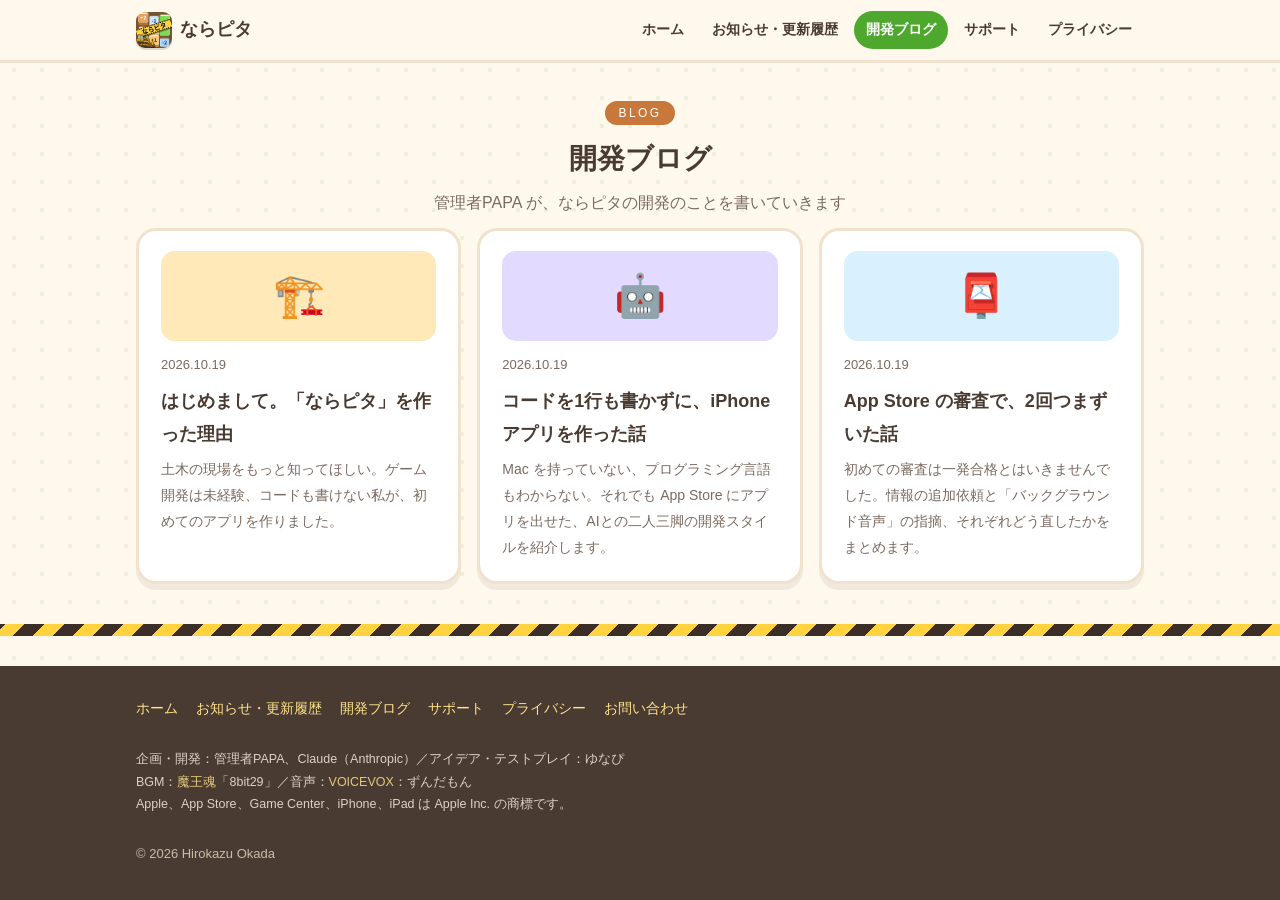
==== blog/index.html @ 925e86a4 "公式サイトをリニューアル（トップ・お知らせ・更新履歴・開発ブログ・サポート）" ====
<!doctype html>
<html lang="ja">
<head>
<meta charset="utf-8">
<meta name="viewport" content="width=device-width,initial-scale=1">
<title>開発ブログ｜ならしてピッタリ！（ならピタ）</title>
<meta name="description" content="ならしてピッタリ！（ならピタ）の開発ブログ。AIと二人三脚のアプリづくりや、アップデートの裏話。">
<link rel="canonical" href="https://narapita.github.io/blog/">
<meta property="og:type" content="website">
<meta property="og:site_name" content="ならしてピッタリ！（ならピタ）">
<meta property="og:title" content="開発ブログ｜ならしてピッタリ！（ならピタ）">
<meta property="og:description" content="ならしてピッタリ！（ならピタ）の開発ブログ。AIと二人三脚のアプリづくりや、アップデートの裏話。">
<meta property="og:url" content="https://narapita.github.io/blog/">
<meta property="og:image" content="https://narapita.github.io/img/ogp.jpg">
<meta name="twitter:card" content="summary_large_image">
<meta name="apple-itunes-app" content="app-id=6821931379">
<meta name="theme-color" content="#4FA82E">
<link rel="icon" type="image/png" href="../img/favicon.png">
<link rel="apple-touch-icon" href="../img/apple-touch-icon.png">
<link rel="stylesheet" href="../style.css">
</head>
<body>
<header class="site-header">
  <div class="wrap">
    <a class="brand" href=".././"><img src="../img/favicon.png" alt="" width="36" height="36">ならピタ</a>
    <nav class="gnav" aria-label="メニュー"><a href=".././">ホーム</a><a href="../news.html">お知らせ・更新履歴</a><a href="../blog/" aria-current=page>開発ブログ</a><a href="../support.html">サポート</a><a href="../privacy.html">プライバシー</a></nav>
  </div>
</header>
<main>

<div class="page-head"><span class="sec-title"><span class="en">BLOG</span></span><h1>開発ブログ</h1><p>管理者PAPA が、ならピタの開発のことを書いていきます</p></div>
<div class="wrap" style="padding-bottom:40px"><div class="grid c3"><a class="card post-card" href="why-narapita.html"><div class="eyecatch" style="background:#FFE9B8" aria-hidden="true">🏗️</div><time class="small" datetime="2026-10-19">2026.10.19</time><h2>はじめまして。「ならピタ」を作った理由</h2><p>土木の現場をもっと知ってほしい。ゲーム開発は未経験、コードも書けない私が、初めてのアプリを作りました。</p></a><a class="card post-card" href="no-code-app.html"><div class="eyecatch" style="background:#E3DBFF" aria-hidden="true">🤖</div><time class="small" datetime="2026-10-19">2026.10.19</time><h2>コードを1行も書かずに、iPhoneアプリを作った話</h2><p>Mac を持っていない、プログラミング言語もわからない。それでも App Store にアプリを出せた、AIとの二人三脚の開発スタイルを紹介します。</p></a><a class="card post-card" href="app-review.html"><div class="eyecatch" style="background:#D9F0FF" aria-hidden="true">📮</div><time class="small" datetime="2026-10-19">2026.10.19</time><h2>App Store の審査で、2回つまずいた話</h2><p>初めての審査は一発合格とはいきませんでした。情報の追加依頼と「バックグラウンド音声」の指摘、それぞれどう直したかをまとめます。</p></a></div></div>

</main>
<div class="hazard" aria-hidden="true"></div>
<footer class="site-footer">
  <div class="wrap">
    <nav class="fnav"><a href=".././">ホーム</a><a href="../news.html">お知らせ・更新履歴</a><a href="../blog/" aria-current=page>開発ブログ</a><a href="../support.html">サポート</a><a href="../privacy.html">プライバシー</a><a href="mailto:narashite.pittari@gmail.com">お問い合わせ</a></nav>
    <p class="credit">企画・開発：管理者PAPA、Claude（Anthropic）／アイデア・テストプレイ：ゆなぴ<br>
    BGM：<a href="https://maou.audio/" target="_blank" rel="noopener">魔王魂</a>「8bit29」／音声：<a href="https://voicevox.hiroshiba.jp/" target="_blank" rel="noopener">VOICEVOX</a>：ずんだもん<br>
    Apple、App Store、Game Center、iPhone、iPad は Apple Inc. の商標です。</p>
    <p class="small" style="color:#CDBBA8;margin:0">© 2026 Hirokazu Okada</p>
  </div>
</footer>
</body>
</html>
---- style.css ----
/* ならピタ 公式サイト 共通スタイル */
:root{
  --green:#4FA82E; --green-d:#3A8A1F; --green-l:#E8F5DE;
  --brown:#C8783A; --brown-d:#9E5A26;
  --yellow:#FFD23F; --orange:#F2A93B; --sky:#8FD3FF; --purple:#8B6CF0; --blue:#4DA3F0;
  --ink:#4A3B32; --sub:#7A6A60; --bg:#FFF8EC; --card:#FFFFFF; --line:#F0E2CC;
  --radius:20px; --shadow:0 6px 0 rgba(74,59,50,.08);
  color-scheme:light;
}
*{box-sizing:border-box}
html{scroll-behavior:smooth}
body{margin:0;background:var(--bg);color:var(--ink);
  font-family:"Hiragino Kaku Gothic ProN","ヒラギノ角ゴ ProN W3","Hiragino Sans","Noto Sans JP","Yu Gothic UI","Yu Gothic",sans-serif;
  line-height:1.85;font-size:16px;-webkit-text-size-adjust:100%;
  background-image:radial-gradient(rgba(79,168,46,.10) 2px,transparent 2.5px);background-size:28px 28px}
b,strong,h1,h2,h3,.btn,.brand{font-weight:700}
img{max-width:100%;height:auto;display:block}
a{color:#2F7FD6}
.wrap{max-width:1040px;margin:0 auto;padding:0 16px}
.small{font-size:13px;color:var(--sub)}
.center{text-align:center}

/* ── ヘッダー ── */
.site-header{position:sticky;top:0;z-index:10;background:rgba(255,248,236,.94);backdrop-filter:blur(6px);border-bottom:3px solid var(--line)}
.site-header .wrap{display:flex;align-items:center;gap:12px;min-height:60px;flex-wrap:wrap}
.brand{display:flex;align-items:center;gap:8px;color:var(--ink);text-decoration:none;font-size:18px;white-space:nowrap}
.brand img{width:36px;height:36px;border-radius:9px;box-shadow:0 2px 0 rgba(0,0,0,.12)}
.gnav{margin-left:auto;display:flex;gap:4px;overflow-x:auto;scrollbar-width:none;-webkit-overflow-scrolling:touch}
.gnav::-webkit-scrollbar{display:none}
.gnav a{white-space:nowrap;text-decoration:none;color:var(--ink);font-size:14px;font-weight:700;padding:6px 12px;border-radius:999px}
.gnav a:hover{background:var(--green-l)}
.gnav a[aria-current=page]{background:var(--green);color:#fff}
@media (max-width:640px){
  .site-header .wrap{padding-top:8px;padding-bottom:6px;gap:4px}
  .gnav{margin-left:0;width:100%}
}

/* ── ボタン ── */
.btn{display:inline-flex;align-items:center;justify-content:center;gap:8px;text-decoration:none;border-radius:999px;padding:12px 24px;font-size:16px;color:#fff;background:var(--green);box-shadow:0 4px 0 var(--green-d);transition:transform .1s,box-shadow .1s}
.btn:active{transform:translateY(3px);box-shadow:0 1px 0 var(--green-d)}
.btn.brown{background:var(--brown);box-shadow:0 4px 0 var(--brown-d)}
.btn.white{background:#fff;color:var(--ink);box-shadow:0 4px 0 var(--line);border:2px solid var(--line)}
.btn.store{background:#222;box-shadow:0 4px 0 #000;padding:12px 26px}
.btn.store small{display:block;font-size:11px;font-weight:400;opacity:.85;line-height:1.2}
.btn.store span{display:block;line-height:1.25;text-align:left}

/* ── ヒーロー ── */
.hero{padding:40px 0 24px;overflow:hidden}
.hero .wrap{display:grid;grid-template-columns:1.1fr .9fr;gap:24px;align-items:center}
.logo-tiles{display:flex;flex-direction:column;gap:6px;margin:0 0 16px}
.logo-tiles .row{display:flex;gap:6px}
.tile{width:56px;height:56px;border-radius:12px;background:var(--green);color:#fff;display:grid;place-items:center;font-size:32px;font-weight:700;box-shadow:0 5px 0 var(--green-d);transform:rotate(var(--r,0deg))}
.tile.s{width:44px;height:44px;font-size:24px;background:#7CCB55;box-shadow:0 4px 0 var(--green-d)}
.tile.y{background:var(--yellow);color:var(--ink);box-shadow:0 5px 0 #D4A800}
.hero h1{font-size:15px;margin:0 0 4px;color:var(--sub);font-weight:700}
.catch{font-size:34px;line-height:1.35;margin:4px 0 12px}
.catch em{font-style:normal;color:var(--green);-webkit-text-stroke:0}
.lead{font-size:17px;margin:0 0 20px}
.hero .cta{display:flex;flex-wrap:wrap;gap:12px;align-items:center}
.status-pill{display:inline-block;background:var(--yellow);border-radius:999px;padding:3px 14px;font-size:13px;font-weight:700;margin-bottom:12px;box-shadow:0 3px 0 #D4A800}
.hero-phones{position:relative;height:520px}
.hero-phones img{position:absolute;width:230px;border-radius:26px;box-shadow:0 12px 30px rgba(74,59,50,.22);border:5px solid #fff}
.hero-phones img:nth-child(1){left:6%;top:30px;transform:rotate(-6deg)}
.hero-phones img:nth-child(2){right:4%;top:0;transform:rotate(5deg)}
@media (max-width:820px){
  .hero .wrap{grid-template-columns:1fr}
  .hero-phones{height:400px;max-width:420px;margin:0 auto;width:100%}
  .hero-phones img{width:180px}
  .catch{font-size:28px}
  .tile{width:48px;height:48px;font-size:27px}
  .tile.s{width:38px;height:38px;font-size:20px}
}

/* ── セクション ── */
.section{padding:40px 0}
.sec-title{text-align:center;margin:0 0 24px}
.sec-title .en{display:inline-block;font-size:12px;letter-spacing:.2em;color:#fff;background:var(--brown);border-radius:999px;padding:1px 14px}
.sec-title h2{font-size:26px;margin:6px 0 0}
.card{background:var(--card);border:3px solid var(--line);border-radius:var(--radius);padding:20px 22px;box-shadow:var(--shadow)}
.grid{display:grid;gap:16px}
.grid.c3{grid-template-columns:repeat(3,1fr)}
.grid.c2{grid-template-columns:repeat(2,1fr)}
@media (max-width:820px){.grid.c3,.grid.c2{grid-template-columns:1fr}}

/* 遊び方 */
.howto .step{position:relative;padding-top:28px}
.howto .num{position:absolute;top:-18px;left:18px;width:40px;height:40px;border-radius:50%;background:var(--orange);color:#fff;display:grid;place-items:center;font-weight:700;font-size:20px;box-shadow:0 3px 0 #C98318}
.howto h3{margin:0 0 4px;font-size:18px}
.howto p{margin:0}
.mini-board{display:grid;grid-template-columns:repeat(3,34px);gap:4px;margin:10px 0 4px}
.mini-board span{height:34px;border-radius:7px;display:grid;place-items:center;font-weight:700;font-size:16px}
.mb-h{background:#F4C987;color:var(--brown-d)}.mb-l{background:#B9DDF7;color:#2F6FA8}.mb-ok{background:#7CD95A;color:#226B0E}

/* スクリーンショット */
.shots{display:flex;gap:16px;overflow-x:auto;padding:6px 4px 18px;scroll-snap-type:x mandatory;-webkit-overflow-scrolling:touch}
.shots figure{margin:0;flex:0 0 220px;scroll-snap-align:center}
.shots img{border-radius:20px;border:4px solid #fff;box-shadow:0 8px 20px rgba(74,59,50,.15)}
.shots figcaption{font-size:13px;text-align:center;margin-top:8px;color:var(--sub);font-weight:700}

/* 特長 */
.feature{display:flex;gap:14px;align-items:flex-start}
.feature .ico{flex:0 0 52px;height:52px;border-radius:14px;display:grid;place-items:center;font-size:28px;background:var(--green-l)}
.feature h3{margin:0 0 2px;font-size:17px}
.feature p{margin:0;font-size:15px}
.levels{display:flex;flex-wrap:wrap;gap:8px;justify-content:center;margin-top:18px}
.levels span{border-radius:999px;padding:4px 14px;font-weight:700;font-size:14px;color:#fff}

/* 隠し要素 */
.secret{display:grid;grid-template-columns:1fr 1fr;gap:20px;align-items:center}
@media (max-width:820px){.secret{grid-template-columns:1fr}}

/* 作者 */
.author{display:flex;gap:18px;align-items:flex-start}
.author .avatar{flex:0 0 72px;height:72px;border-radius:50%;background:var(--yellow);display:grid;place-items:center;font-size:36px;box-shadow:0 4px 0 #D4A800}
@media (max-width:560px){.author{flex-direction:column}}

/* お知らせ・ブログ一覧 */
.list{list-style:none;margin:0;padding:0}
.list li{border-bottom:2px dashed var(--line);padding:12px 2px}
.list li:last-child{border-bottom:0}
.list time{display:inline-block;font-size:13px;color:var(--sub);margin-right:10px;font-weight:700}
.tag{display:inline-block;font-size:11px;font-weight:700;color:#fff;border-radius:6px;padding:1px 8px;margin-right:8px;vertical-align:2px}
.tag.news{background:var(--blue)}.tag.update{background:var(--green)}.tag.blog{background:var(--purple)}.tag.important{background:#E0564A}
.list a{color:var(--ink);font-weight:700;text-decoration:none}
.list a:hover{color:var(--green-d);text-decoration:underline}

/* 下層ページ */
.page-head{padding:34px 0 10px;text-align:center}
.page-head h1{font-size:28px;margin:6px 0 4px}
.page-head p{margin:0;color:var(--sub)}
.page-body{max-width:780px;margin:0 auto;padding:16px 16px 48px}
.page-body section{margin:0 0 18px}
.page-body h2{font-size:20px;margin:0 0 10px;color:var(--brown)}
.page-body h3{font-size:16px;margin:16px 0 4px}
.mail{display:inline-block;background:var(--green);color:#fff;text-decoration:none;font-weight:700;padding:10px 20px;border-radius:999px;margin-top:6px;box-shadow:0 4px 0 var(--green-d);word-break:break-all}

/* FAQ */
details.faq{border:3px solid var(--line);border-radius:16px;background:#fff;margin:0 0 10px;padding:0 18px}
details.faq summary{cursor:pointer;font-weight:700;padding:14px 0;list-style:none;position:relative;padding-right:28px}
details.faq summary::-webkit-details-marker{display:none}
details.faq summary::before{content:"Q.";color:var(--green);margin-right:6px}
details.faq summary::after{content:"＋";position:absolute;right:0;top:14px;color:var(--brown)}
details.faq[open] summary::after{content:"－"}
details.faq p{margin:0 0 14px}

/* 更新履歴 */
.release{position:relative;padding-left:26px;border-left:4px solid var(--line);margin-left:10px}
.release:before{content:"";position:absolute;left:-13px;top:22px;width:22px;height:22px;border-radius:50%;background:var(--green);border:4px solid var(--bg)}
.release .card{margin-bottom:18px}
.release h3{margin:0;font-size:19px}
.release .meta{font-size:13px;color:var(--sub);margin:0 0 8px}
.release ul{margin:6px 0 0;padding-left:1.3em}

/* ブログ記事 */
.post-card{display:block;text-decoration:none;color:var(--ink);transition:transform .15s}
.post-card:hover{transform:translateY(-3px)}
.post-card h2,.post-card h3{margin:6px 0;font-size:18px;color:var(--ink)}
.post-card p{margin:0;font-size:14px;color:var(--sub)}
.post-card .eyecatch{font-size:42px;height:90px;border-radius:14px;display:grid;place-items:center;margin-bottom:8px}
article.post h1{font-size:26px;line-height:1.45;margin:8px 0}
article.post .meta{color:var(--sub);font-size:14px;margin-bottom:18px}
article.post h2{font-size:20px;color:var(--brown);border-left:6px solid var(--green);padding-left:10px;margin:28px 0 10px}
article.post p{margin:0 0 14px}
article.post blockquote{margin:0 0 14px;padding:10px 16px;background:var(--green-l);border-radius:12px}
.post-nav{display:flex;justify-content:space-between;gap:10px;flex-wrap:wrap;margin-top:28px}

/* フッター */
.site-footer{background:var(--ink);color:#F6EBDD;margin-top:30px;padding:30px 0 34px;font-size:14px}
.site-footer a{color:#FFE28A;text-decoration:none}
.site-footer .wrap{display:grid;gap:14px}
.fnav{display:flex;flex-wrap:wrap;gap:6px 18px}
.credit{font-size:12.5px;opacity:.85;line-height:1.8}
.hazard{height:12px;background:repeating-linear-gradient(-45deg,var(--yellow) 0 14px,#3A2E26 14px 28px)}
@media (max-width:560px){
  .hero h1{font-size:12.5px}
  .sec-title h2{font-size:21px}
  .page-head h1{font-size:23px}
}
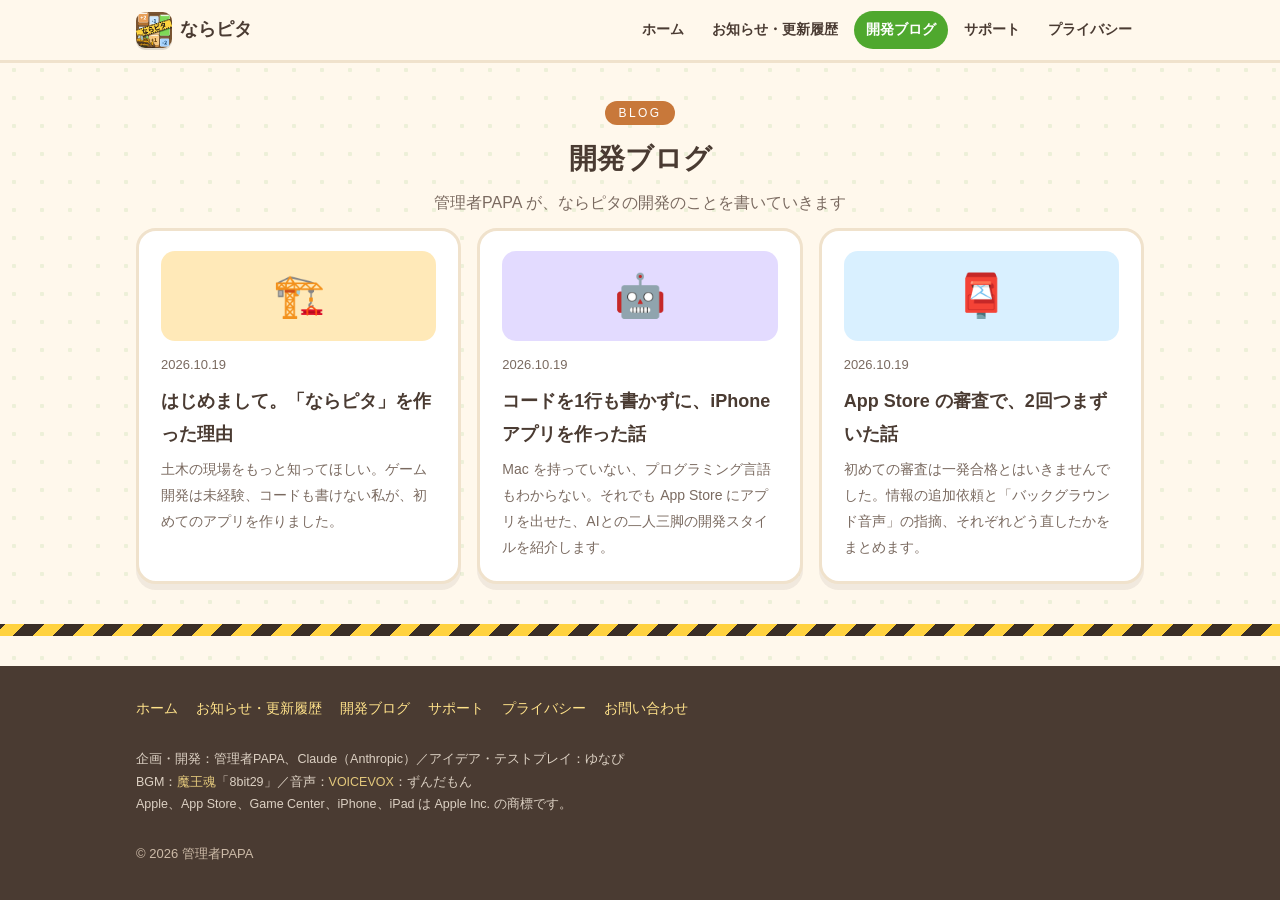
==== commit 6a3dbcc3: "作者アイコン差し替え・著作表示を管理者PAPAに変更" ====
--- a/blog/index.html
+++ b/blog/index.html
@@ -17,7 +17,7 @@
 <meta name="theme-color" content="#4FA82E">
 <link rel="icon" type="image/png" href="../img/favicon.png">
 <link rel="apple-touch-icon" href="../img/apple-touch-icon.png">
-<link rel="stylesheet" href="../style.css">
+<link rel="stylesheet" href="../style.css?v=3">
 </head>
 <body>
 <header class="site-header">
@@ -39,7 +39,7 @@
     <p class="credit">企画・開発：管理者PAPA、Claude（Anthropic）／アイデア・テストプレイ：ゆなぴ<br>
     BGM：<a href="https://maou.audio/" target="_blank" rel="noopener">魔王魂</a>「8bit29」／音声：<a href="https://voicevox.hiroshiba.jp/" target="_blank" rel="noopener">VOICEVOX</a>：ずんだもん<br>
     Apple、App Store、Game Center、iPhone、iPad は Apple Inc. の商標です。</p>
-    <p class="small" style="color:#CDBBA8;margin:0">© 2026 Hirokazu Okada</p>
+    <p class="small" style="color:#CDBBA8;margin:0">© 2026 管理者PAPA</p>
   </div>
 </footer>
 </body>
--- a/style.css
+++ b/style.css
@@ -87,10 +87,15 @@
 .howto .num{position:absolute;top:-18px;left:18px;width:40px;height:40px;border-radius:50%;background:var(--orange);color:#fff;display:grid;place-items:center;font-weight:700;font-size:20px;box-shadow:0 3px 0 #C98318}
 .howto h3{margin:0 0 4px;font-size:18px}
 .howto p{margin:0}
-.mini-board{display:grid;grid-template-columns:repeat(3,34px);gap:4px;margin:10px 0 4px}
-.mini-board span{height:34px;border-radius:7px;display:grid;place-items:center;font-weight:700;font-size:16px}
+.mb-wrap{display:flex;justify-content:center;margin:12px 0 4px}
+.mb-board-box{position:relative;padding-top:42px}
+.mb-wrap>.mini-board{margin-top:42px}
+.mini-board{display:grid;grid-template-columns:repeat(3,42px);gap:6px}
+.mini-board span{height:42px;border-radius:9px;display:flex;flex-direction:column;align-items:center;justify-content:center;font-weight:700;font-size:17px;line-height:1.1}
+.mini-board small{font-size:10px;font-weight:700;opacity:.85}
 .mb-h{background:#F4C987;color:var(--brown-d)}.mb-l{background:#B9DDF7;color:#2F6FA8}.mb-ok{background:#7CD95A;color:#226B0E}
-
+.mb-from,.mb-to{outline:3px solid #E03A2F;outline-offset:1px}
+.mb-arrow{position:absolute;left:0;top:0;width:138px;height:44px;overflow:visible}
 /* スクリーンショット */
 .shots{display:flex;gap:16px;overflow-x:auto;padding:6px 4px 18px;scroll-snap-type:x mandatory;-webkit-overflow-scrolling:touch}
 .shots figure{margin:0;flex:0 0 220px;scroll-snap-align:center}
@@ -111,7 +116,7 @@
 
 /* 作者 */
 .author{display:flex;gap:18px;align-items:flex-start}
-.author .avatar{flex:0 0 72px;height:72px;border-radius:50%;background:var(--yellow);display:grid;place-items:center;font-size:36px;box-shadow:0 4px 0 #D4A800}
+.author .avatar{flex:0 0 96px;width:96px;height:96px;border-radius:50%;border:4px solid #fff;box-shadow:0 4px 0 #D4A800,0 0 0 3px var(--yellow);object-fit:cover}
 @media (max-width:560px){.author{flex-direction:column}}
 
 /* お知らせ・ブログ一覧 */
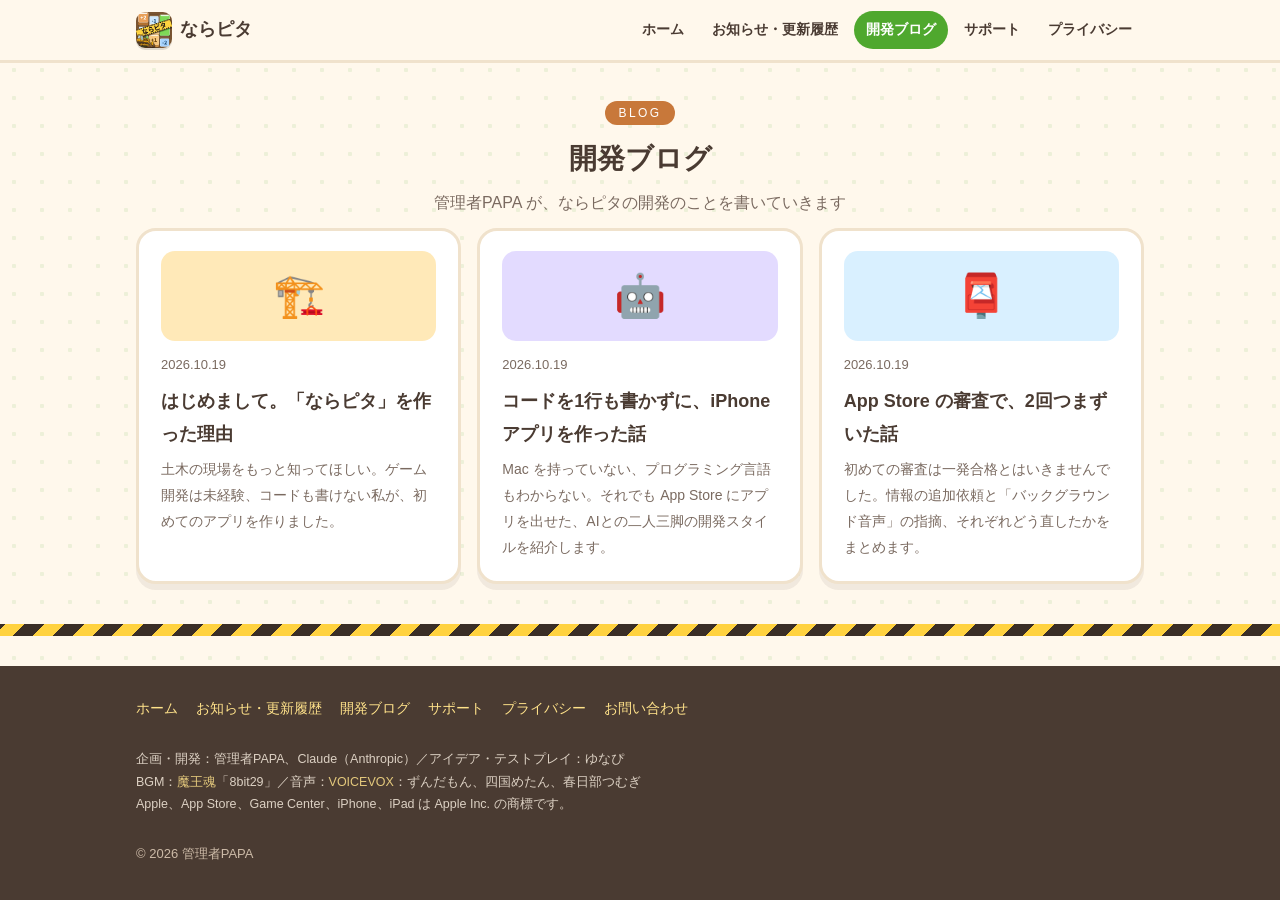
==== commit 969c5f02: "サイト更新 配信開始のお知らせ・クレジット追加" ====
--- a/blog/index.html
+++ b/blog/index.html
@@ -3,13 +3,13 @@
 <head>
 <meta charset="utf-8">
 <meta name="viewport" content="width=device-width,initial-scale=1">
-<title>開発ブログ｜ならしてピッタリ！（ならピタ）</title>
-<meta name="description" content="ならしてピッタリ！（ならピタ）の開発ブログ。AIと二人三脚のアプリづくりや、アップデートの裏話。">
+<title>開発ブログ｜ならピタ（ならしてピッタリ！）</title>
+<meta name="description" content="ならピタ（ならしてピッタリ！）の開発ブログ。AIと二人三脚のアプリづくりや、アップデートの裏話。">
 <link rel="canonical" href="https://narapita.github.io/blog/">
 <meta property="og:type" content="website">
-<meta property="og:site_name" content="ならしてピッタリ！（ならピタ）">
-<meta property="og:title" content="開発ブログ｜ならしてピッタリ！（ならピタ）">
-<meta property="og:description" content="ならしてピッタリ！（ならピタ）の開発ブログ。AIと二人三脚のアプリづくりや、アップデートの裏話。">
+<meta property="og:site_name" content="ならピタ（ならしてピッタリ！）">
+<meta property="og:title" content="開発ブログ｜ならピタ（ならしてピッタリ！）">
+<meta property="og:description" content="ならピタ（ならしてピッタリ！）の開発ブログ。AIと二人三脚のアプリづくりや、アップデートの裏話。">
 <meta property="og:url" content="https://narapita.github.io/blog/">
 <meta property="og:image" content="https://narapita.github.io/img/ogp.jpg">
 <meta name="twitter:card" content="summary_large_image">
@@ -37,7 +37,7 @@
   <div class="wrap">
     <nav class="fnav"><a href=".././">ホーム</a><a href="../news.html">お知らせ・更新履歴</a><a href="../blog/" aria-current=page>開発ブログ</a><a href="../support.html">サポート</a><a href="../privacy.html">プライバシー</a><a href="mailto:narashite.pittari@gmail.com">お問い合わせ</a></nav>
     <p class="credit">企画・開発：管理者PAPA、Claude（Anthropic）／アイデア・テストプレイ：ゆなぴ<br>
-    BGM：<a href="https://maou.audio/" target="_blank" rel="noopener">魔王魂</a>「8bit29」／音声：<a href="https://voicevox.hiroshiba.jp/" target="_blank" rel="noopener">VOICEVOX</a>：ずんだもん<br>
+    BGM：<a href="https://maou.audio/" target="_blank" rel="noopener">魔王魂</a>「8bit29」／音声：<a href="https://voicevox.hiroshiba.jp/" target="_blank" rel="noopener">VOICEVOX</a>：ずんだもん、四国めたん、春日部つむぎ<br>
     Apple、App Store、Game Center、iPhone、iPad は Apple Inc. の商標です。</p>
     <p class="small" style="color:#CDBBA8;margin:0">© 2026 管理者PAPA</p>
   </div>
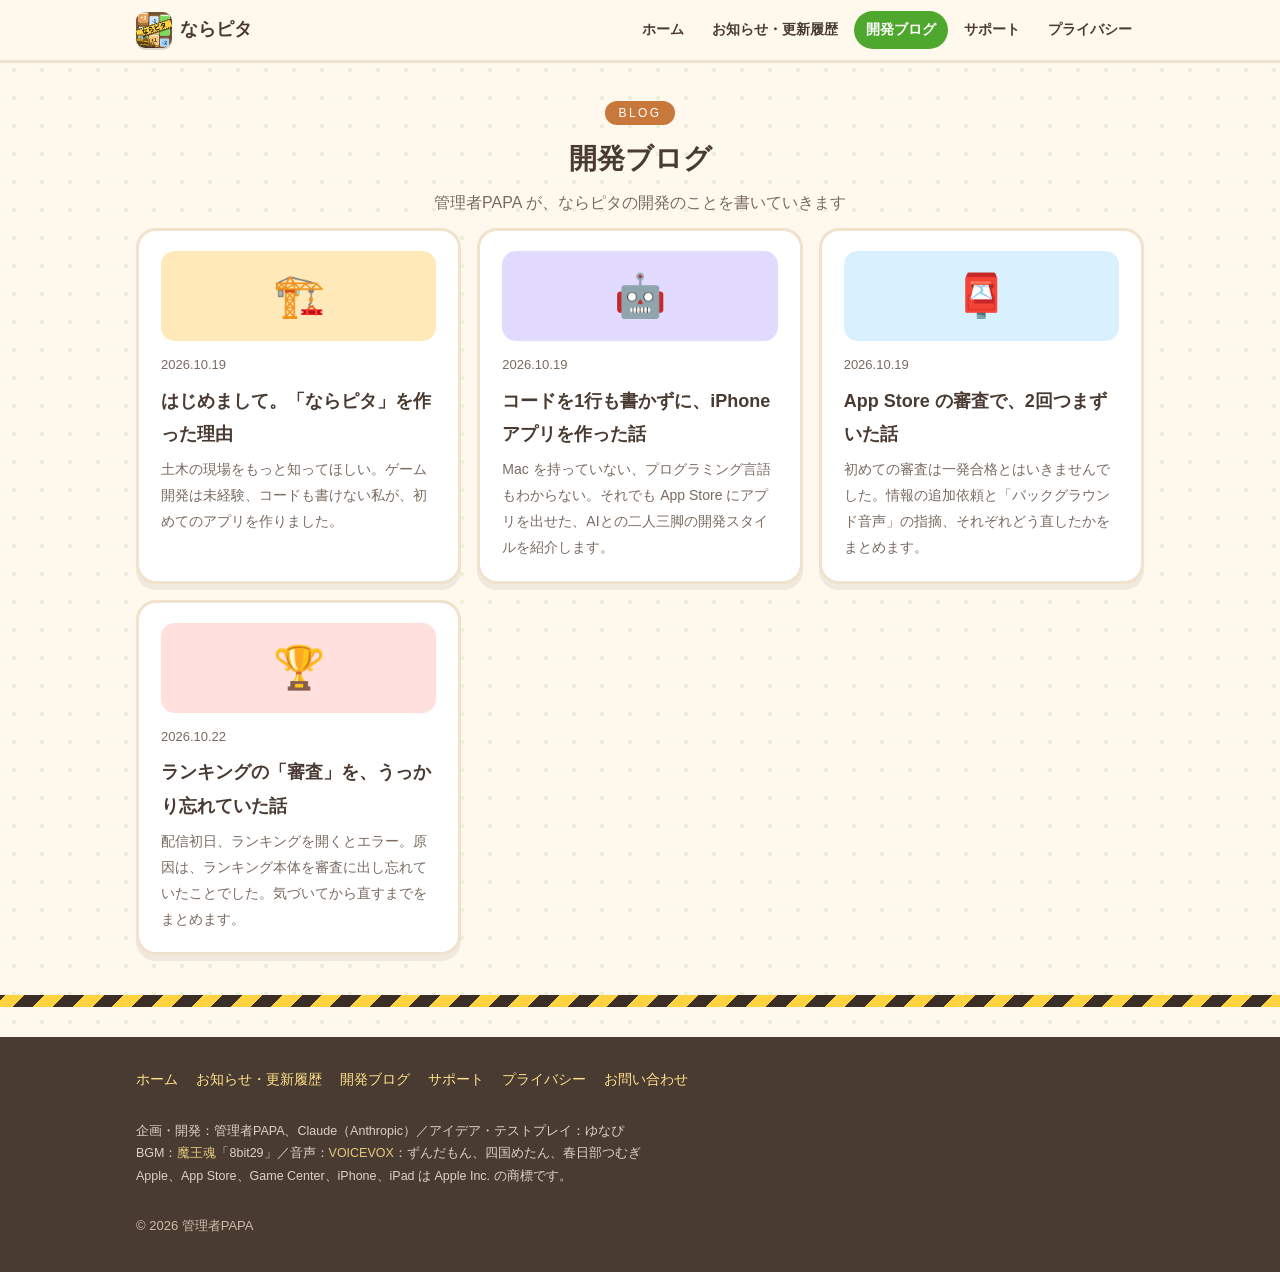
==== commit f26c4b4a: "サイト更新 1.0.1 更新履歴・ブログ ランキング審査の話" ====
--- a/blog/index.html
+++ b/blog/index.html
@@ -29,7 +29,7 @@
 <main>
 
 <div class="page-head"><span class="sec-title"><span class="en">BLOG</span></span><h1>開発ブログ</h1><p>管理者PAPA が、ならピタの開発のことを書いていきます</p></div>
-<div class="wrap" style="padding-bottom:40px"><div class="grid c3"><a class="card post-card" href="why-narapita.html"><div class="eyecatch" style="background:#FFE9B8" aria-hidden="true">🏗️</div><time class="small" datetime="2026-10-19">2026.10.19</time><h2>はじめまして。「ならピタ」を作った理由</h2><p>土木の現場をもっと知ってほしい。ゲーム開発は未経験、コードも書けない私が、初めてのアプリを作りました。</p></a><a class="card post-card" href="no-code-app.html"><div class="eyecatch" style="background:#E3DBFF" aria-hidden="true">🤖</div><time class="small" datetime="2026-10-19">2026.10.19</time><h2>コードを1行も書かずに、iPhoneアプリを作った話</h2><p>Mac を持っていない、プログラミング言語もわからない。それでも App Store にアプリを出せた、AIとの二人三脚の開発スタイルを紹介します。</p></a><a class="card post-card" href="app-review.html"><div class="eyecatch" style="background:#D9F0FF" aria-hidden="true">📮</div><time class="small" datetime="2026-10-19">2026.10.19</time><h2>App Store の審査で、2回つまずいた話</h2><p>初めての審査は一発合格とはいきませんでした。情報の追加依頼と「バックグラウンド音声」の指摘、それぞれどう直したかをまとめます。</p></a></div></div>
+<div class="wrap" style="padding-bottom:40px"><div class="grid c3"><a class="card post-card" href="why-narapita.html"><div class="eyecatch" style="background:#FFE9B8" aria-hidden="true">🏗️</div><time class="small" datetime="2026-10-19">2026.10.19</time><h2>はじめまして。「ならピタ」を作った理由</h2><p>土木の現場をもっと知ってほしい。ゲーム開発は未経験、コードも書けない私が、初めてのアプリを作りました。</p></a><a class="card post-card" href="no-code-app.html"><div class="eyecatch" style="background:#E3DBFF" aria-hidden="true">🤖</div><time class="small" datetime="2026-10-19">2026.10.19</time><h2>コードを1行も書かずに、iPhoneアプリを作った話</h2><p>Mac を持っていない、プログラミング言語もわからない。それでも App Store にアプリを出せた、AIとの二人三脚の開発スタイルを紹介します。</p></a><a class="card post-card" href="app-review.html"><div class="eyecatch" style="background:#D9F0FF" aria-hidden="true">📮</div><time class="small" datetime="2026-10-19">2026.10.19</time><h2>App Store の審査で、2回つまずいた話</h2><p>初めての審査は一発合格とはいきませんでした。情報の追加依頼と「バックグラウンド音声」の指摘、それぞれどう直したかをまとめます。</p></a><a class="card post-card" href="ranking-review.html"><div class="eyecatch" style="background:#FFE0DC" aria-hidden="true">🏆</div><time class="small" datetime="2026-10-22">2026.10.22</time><h2>ランキングの「審査」を、うっかり忘れていた話</h2><p>配信初日、ランキングを開くとエラー。原因は、ランキング本体を審査に出し忘れていたことでした。気づいてから直すまでをまとめます。</p></a></div></div>
 
 </main>
 <div class="hazard" aria-hidden="true"></div>
